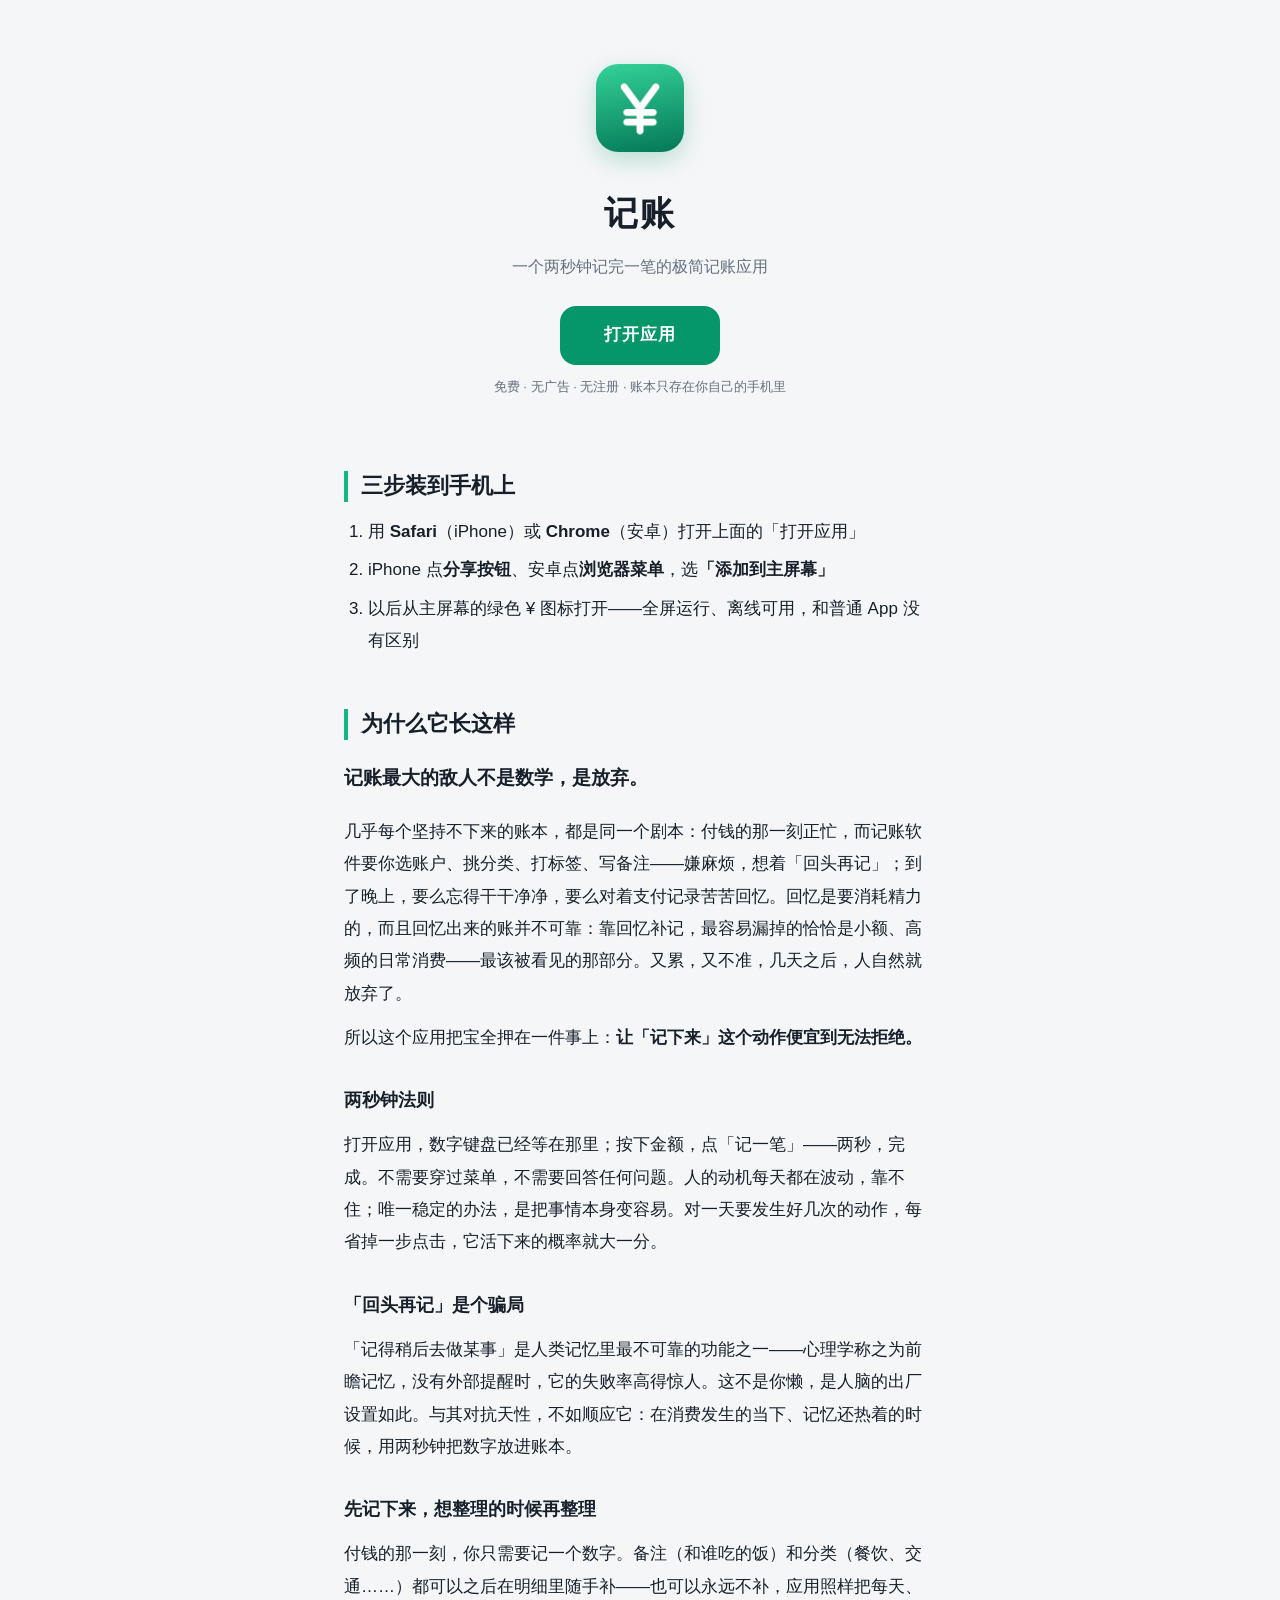
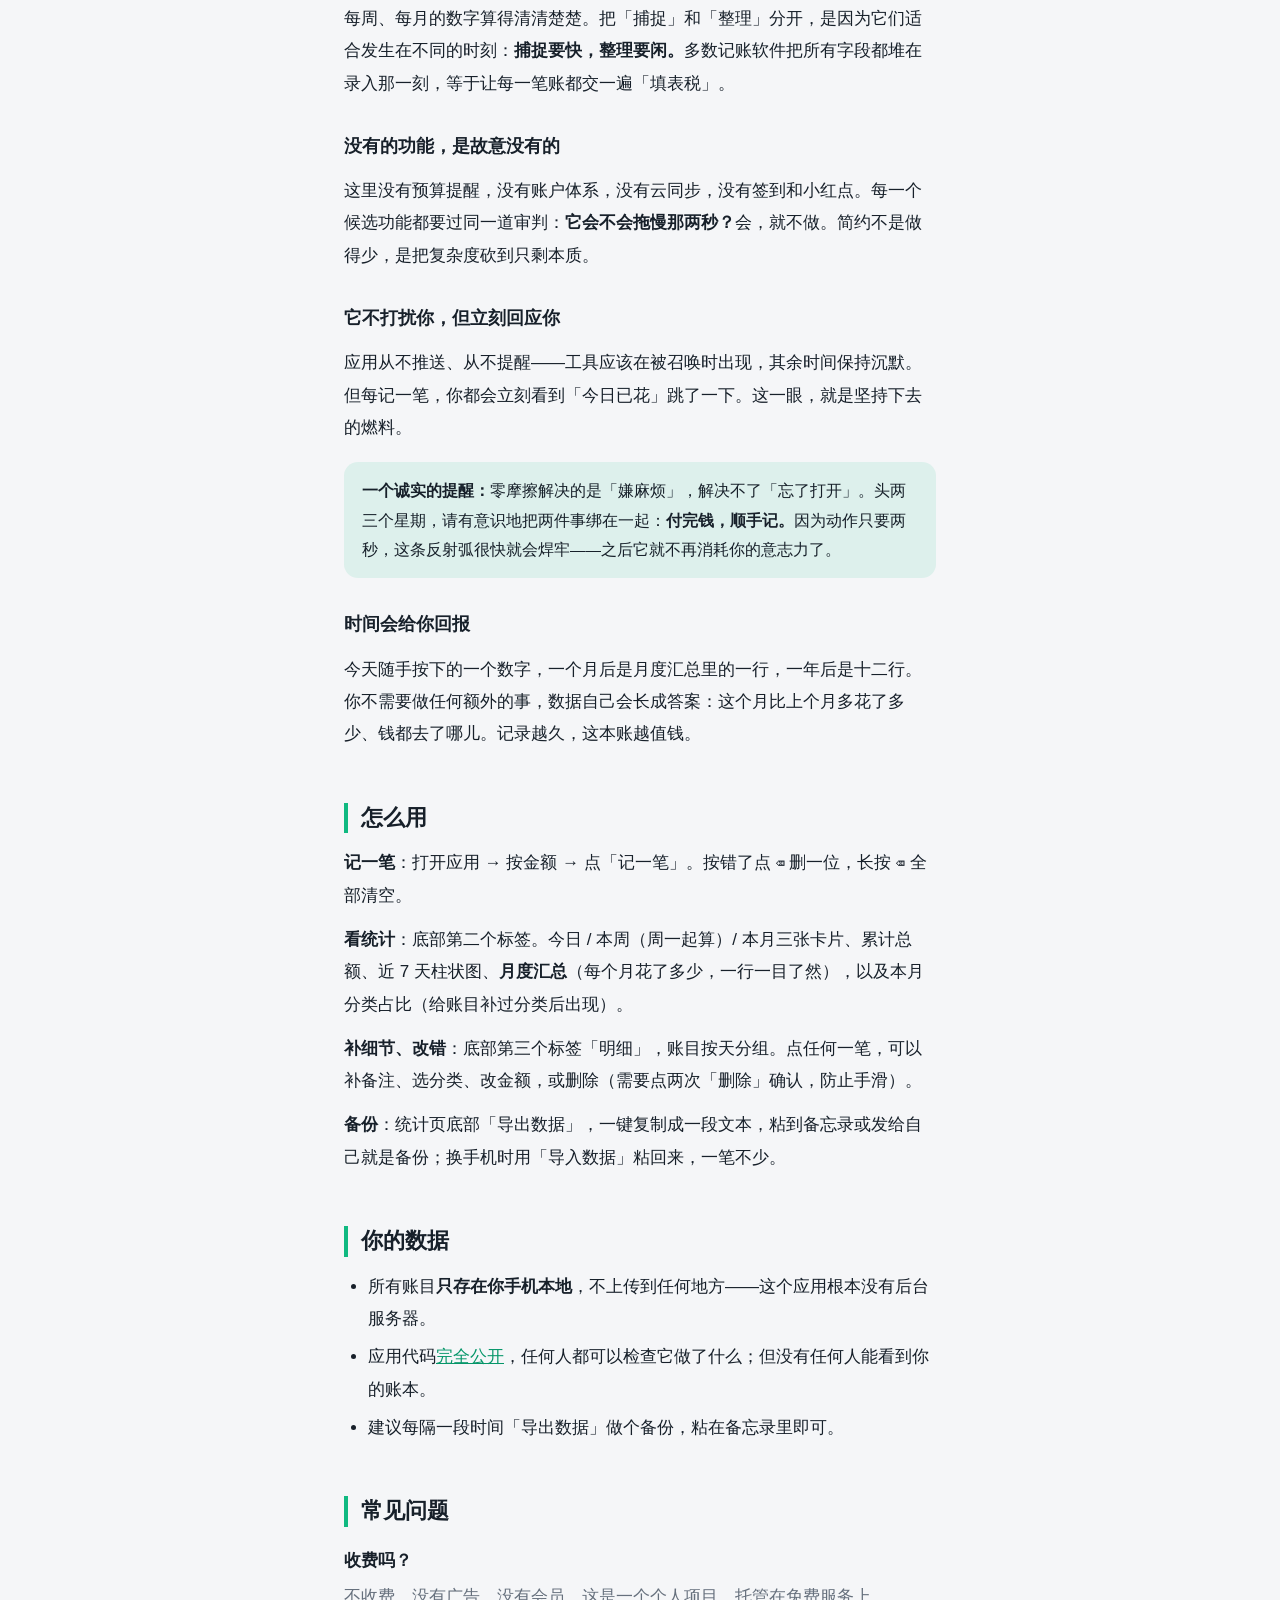
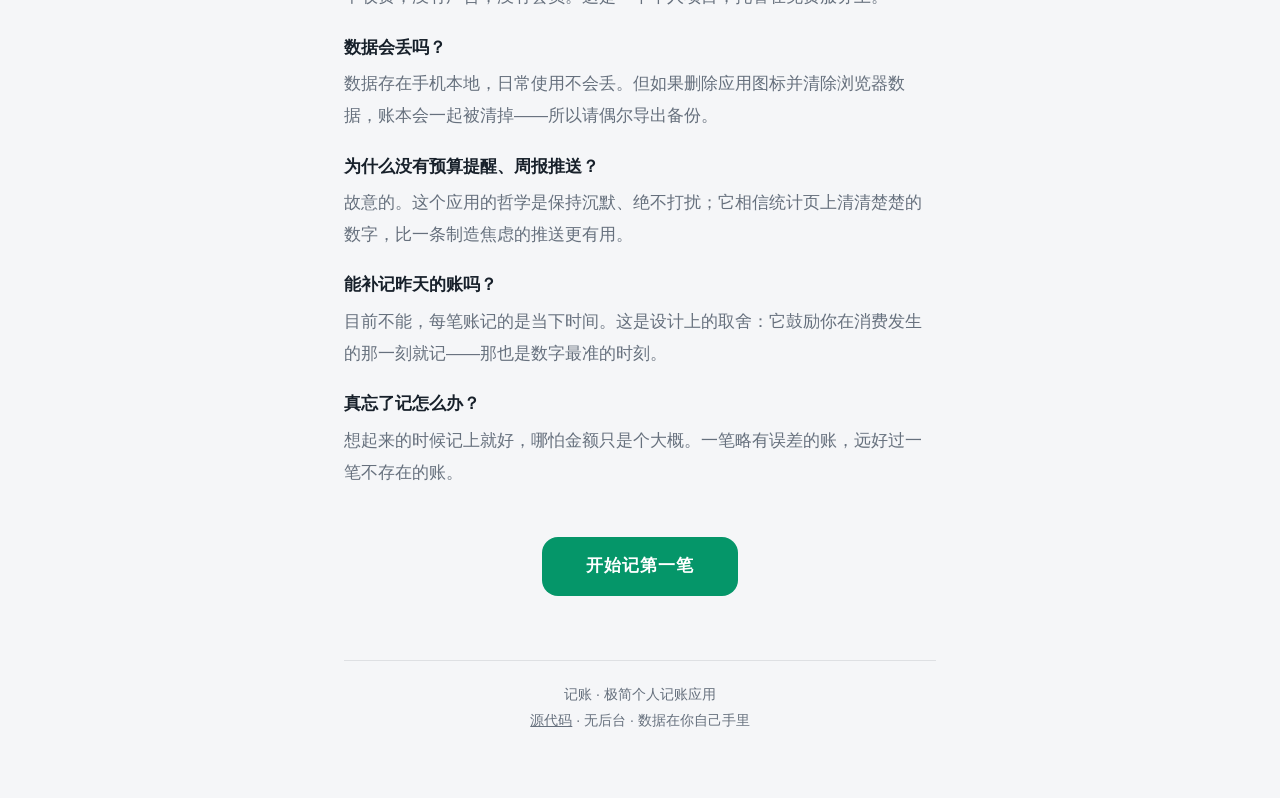
==== about.html @ 20c5b165 "新增说明书：设计哲学 + 使用指南 about.html 作为可分享的说明页（与应用同风格、深浅色自适应）， README 重写为同一内容的仓库版。应用本体零改动。  Co-Authored-By: " ====
<!DOCTYPE html>
<html lang="zh-CN">
<head>
  <meta charset="UTF-8">
  <meta name="viewport" content="width=device-width, initial-scale=1, viewport-fit=cover">
  <title>记账 · 说明书</title>
  <meta name="description" content="一个两秒钟记完一笔的极简记账应用：为什么它长这样，以及怎么用">
  <meta name="theme-color" content="#F5F6F8" media="(prefers-color-scheme: light)">
  <meta name="theme-color" content="#0C1117" media="(prefers-color-scheme: dark)">
  <link rel="icon" type="image/png" href="icons/icon-192.png">
  <style>
    :root {
      --bg: #F5F6F8;
      --card: #FFFFFF;
      --text: #17202A;
      --sub: #66707D;
      --line: rgba(23, 32, 42, 0.10);
      --accent: #10B981;
      --accent-deep: #059669;
      --accent-soft: rgba(16, 185, 129, 0.10);
    }
    @media (prefers-color-scheme: dark) {
      :root {
        --bg: #0C1117;
        --card: #161D26;
        --text: #ECF1F6;
        --sub: #97A1AE;
        --line: rgba(236, 241, 246, 0.10);
        --accent: #34D399;
        --accent-deep: #10B981;
        --accent-soft: rgba(52, 211, 153, 0.12);
      }
    }
    * { box-sizing: border-box; }
    body {
      margin: 0;
      background: var(--bg);
      color: var(--text);
      font-family: -apple-system, BlinkMacSystemFont, "PingFang SC", "Helvetica Neue", sans-serif;
      font-size: 17px;
      line-height: 1.9;
      -webkit-font-smoothing: antialiased;
    }
    .wrap { max-width: 640px; margin: 0 auto; padding: 40px 24px 64px; }
    header { text-align: center; padding: 24px 0 8px; }
    header img { width: 88px; height: 88px; border-radius: 22px; box-shadow: 0 8px 24px rgba(5, 150, 105, 0.25); }
    h1 { font-size: 34px; margin: 18px 0 6px; letter-spacing: 2px; }
    .tagline { color: var(--sub); margin: 0 0 24px; font-size: 16px; }
    .cta {
      display: inline-block;
      background: var(--accent-deep);
      color: #fff;
      text-decoration: none;
      font-weight: 600;
      font-size: 17px;
      padding: 13px 44px;
      border-radius: 16px;
      letter-spacing: 1px;
    }
    .cta:active { filter: brightness(0.92); }
    .cta-hint { font-size: 13px; color: var(--sub); margin-top: 10px; }
    h2 {
      font-size: 22px;
      margin: 52px 0 14px;
      padding-left: 13px;
      border-left: 4px solid var(--accent);
      line-height: 1.4;
    }
    h3 { font-size: 17.5px; margin: 30px 0 6px; }
    p { margin: 12px 0; }
    strong { font-weight: 650; }
    .lead {
      font-size: 19px;
      font-weight: 650;
      margin: 20px 0;
    }
    ol, ul { padding-left: 24px; margin: 12px 0; }
    li { margin: 6px 0; }
    .faq dt { font-weight: 650; margin-top: 18px; }
    .faq dd { margin: 4px 0 0; color: var(--sub); }
    .note {
      background: var(--accent-soft);
      border-radius: 14px;
      padding: 14px 18px;
      margin: 18px 0;
      font-size: 15.5px;
    }
    footer {
      margin-top: 64px;
      padding-top: 20px;
      border-top: 1px solid var(--line);
      color: var(--sub);
      font-size: 14px;
      text-align: center;
    }
    a { color: var(--accent-deep); }
    footer a { color: var(--sub); }
  </style>
</head>
<body>
  <div class="wrap">

    <header>
      <img src="icons/icon-192.png" alt="记账应用图标">
      <h1>记账</h1>
      <p class="tagline">一个两秒钟记完一笔的极简记账应用</p>
      <a class="cta" href="./">打开应用</a>
      <p class="cta-hint">免费 · 无广告 · 无注册 · 账本只存在你自己的手机里</p>
    </header>

    <h2>三步装到手机上</h2>
    <ol>
      <li>用 <strong>Safari</strong>（iPhone）或 <strong>Chrome</strong>（安卓）打开上面的「打开应用」</li>
      <li>iPhone 点<strong>分享按钮</strong>、安卓点<strong>浏览器菜单</strong>，选<strong>「添加到主屏幕」</strong></li>
      <li>以后从主屏幕的绿色 ¥ 图标打开——全屏运行、离线可用，和普通 App 没有区别</li>
    </ol>

    <h2>为什么它长这样</h2>
    <p class="lead">记账最大的敌人不是数学，是放弃。</p>
    <p>几乎每个坚持不下来的账本，都是同一个剧本：付钱的那一刻正忙，而记账软件要你选账户、挑分类、打标签、写备注——嫌麻烦，想着「回头再记」；到了晚上，要么忘得干干净净，要么对着支付记录苦苦回忆。回忆是要消耗精力的，而且回忆出来的账并不可靠：靠回忆补记，最容易漏掉的恰恰是小额、高频的日常消费——最该被看见的那部分。又累，又不准，几天之后，人自然就放弃了。</p>
    <p>所以这个应用把宝全押在一件事上：<strong>让「记下来」这个动作便宜到无法拒绝。</strong></p>

    <h3>两秒钟法则</h3>
    <p>打开应用，数字键盘已经等在那里；按下金额，点「记一笔」——两秒，完成。不需要穿过菜单，不需要回答任何问题。人的动机每天都在波动，靠不住；唯一稳定的办法，是把事情本身变容易。对一天要发生好几次的动作，每省掉一步点击，它活下来的概率就大一分。</p>

    <h3>「回头再记」是个骗局</h3>
    <p>「记得稍后去做某事」是人类记忆里最不可靠的功能之一——心理学称之为前瞻记忆，没有外部提醒时，它的失败率高得惊人。这不是你懒，是人脑的出厂设置如此。与其对抗天性，不如顺应它：在消费发生的当下、记忆还热着的时候，用两秒钟把数字放进账本。</p>

    <h3>先记下来，想整理的时候再整理</h3>
    <p>付钱的那一刻，你只需要记一个数字。备注（和谁吃的饭）和分类（餐饮、交通……）都可以之后在明细里随手补——也可以永远不补，应用照样把每天、每周、每月的数字算得清清楚楚。把「捕捉」和「整理」分开，是因为它们适合发生在不同的时刻：<strong>捕捉要快，整理要闲。</strong>多数记账软件把所有字段都堆在录入那一刻，等于让每一笔账都交一遍「填表税」。</p>

    <h3>没有的功能，是故意没有的</h3>
    <p>这里没有预算提醒，没有账户体系，没有云同步，没有签到和小红点。每一个候选功能都要过同一道审判：<strong>它会不会拖慢那两秒？</strong>会，就不做。简约不是做得少，是把复杂度砍到只剩本质。</p>

    <h3>它不打扰你，但立刻回应你</h3>
    <p>应用从不推送、从不提醒——工具应该在被召唤时出现，其余时间保持沉默。但每记一笔，你都会立刻看到「今日已花」跳了一下。这一眼，就是坚持下去的燃料。</p>

    <div class="note">
      <strong>一个诚实的提醒：</strong>零摩擦解决的是「嫌麻烦」，解决不了「忘了打开」。头两三个星期，请有意识地把两件事绑在一起：<strong>付完钱，顺手记。</strong>因为动作只要两秒，这条反射弧很快就会焊牢——之后它就不再消耗你的意志力了。
    </div>

    <h3>时间会给你回报</h3>
    <p>今天随手按下的一个数字，一个月后是月度汇总里的一行，一年后是十二行。你不需要做任何额外的事，数据自己会长成答案：这个月比上个月多花了多少、钱都去了哪儿。记录越久，这本账越值钱。</p>

    <h2>怎么用</h2>
    <p><strong>记一笔</strong>：打开应用 → 按金额 → 点「记一笔」。按错了点 ⌫ 删一位，长按 ⌫ 全部清空。</p>
    <p><strong>看统计</strong>：底部第二个标签。今日 / 本周（周一起算）/ 本月三张卡片、累计总额、近 7 天柱状图、<strong>月度汇总</strong>（每个月花了多少，一行一目了然），以及本月分类占比（给账目补过分类后出现）。</p>
    <p><strong>补细节、改错</strong>：底部第三个标签「明细」，账目按天分组。点任何一笔，可以补备注、选分类、改金额，或删除（需要点两次「删除」确认，防止手滑）。</p>
    <p><strong>备份</strong>：统计页底部「导出数据」，一键复制成一段文本，粘到备忘录或发给自己就是备份；换手机时用「导入数据」粘回来，一笔不少。</p>

    <h2>你的数据</h2>
    <ul>
      <li>所有账目<strong>只存在你手机本地</strong>，不上传到任何地方——这个应用根本没有后台服务器。</li>
      <li>应用代码<a href="https://github.com/allenliu2046/jizhang" rel="noopener">完全公开</a>，任何人都可以检查它做了什么；但没有任何人能看到你的账本。</li>
      <li>建议每隔一段时间「导出数据」做个备份，粘在备忘录里即可。</li>
    </ul>

    <h2>常见问题</h2>
    <dl class="faq">
      <dt>收费吗？</dt>
      <dd>不收费，没有广告，没有会员。这是一个个人项目，托管在免费服务上。</dd>
      <dt>数据会丢吗？</dt>
      <dd>数据存在手机本地，日常使用不会丢。但如果删除应用图标并清除浏览器数据，账本会一起被清掉——所以请偶尔导出备份。</dd>
      <dt>为什么没有预算提醒、周报推送？</dt>
      <dd>故意的。这个应用的哲学是保持沉默、绝不打扰；它相信统计页上清清楚楚的数字，比一条制造焦虑的推送更有用。</dd>
      <dt>能补记昨天的账吗？</dt>
      <dd>目前不能，每笔账记的是当下时间。这是设计上的取舍：它鼓励你在消费发生的那一刻就记——那也是数字最准的时刻。</dd>
      <dt>真忘了记怎么办？</dt>
      <dd>想起来的时候记上就好，哪怕金额只是个大概。一笔略有误差的账，远好过一笔不存在的账。</dd>
    </dl>

    <p style="text-align:center; margin-top: 48px;">
      <a class="cta" href="./">开始记第一笔</a>
    </p>

    <footer>
      记账 · 极简个人记账应用<br>
      <a href="https://github.com/allenliu2046/jizhang" rel="noopener">源代码</a> · 无后台 · 数据在你自己手里
    </footer>

  </div>
</body>
</html>
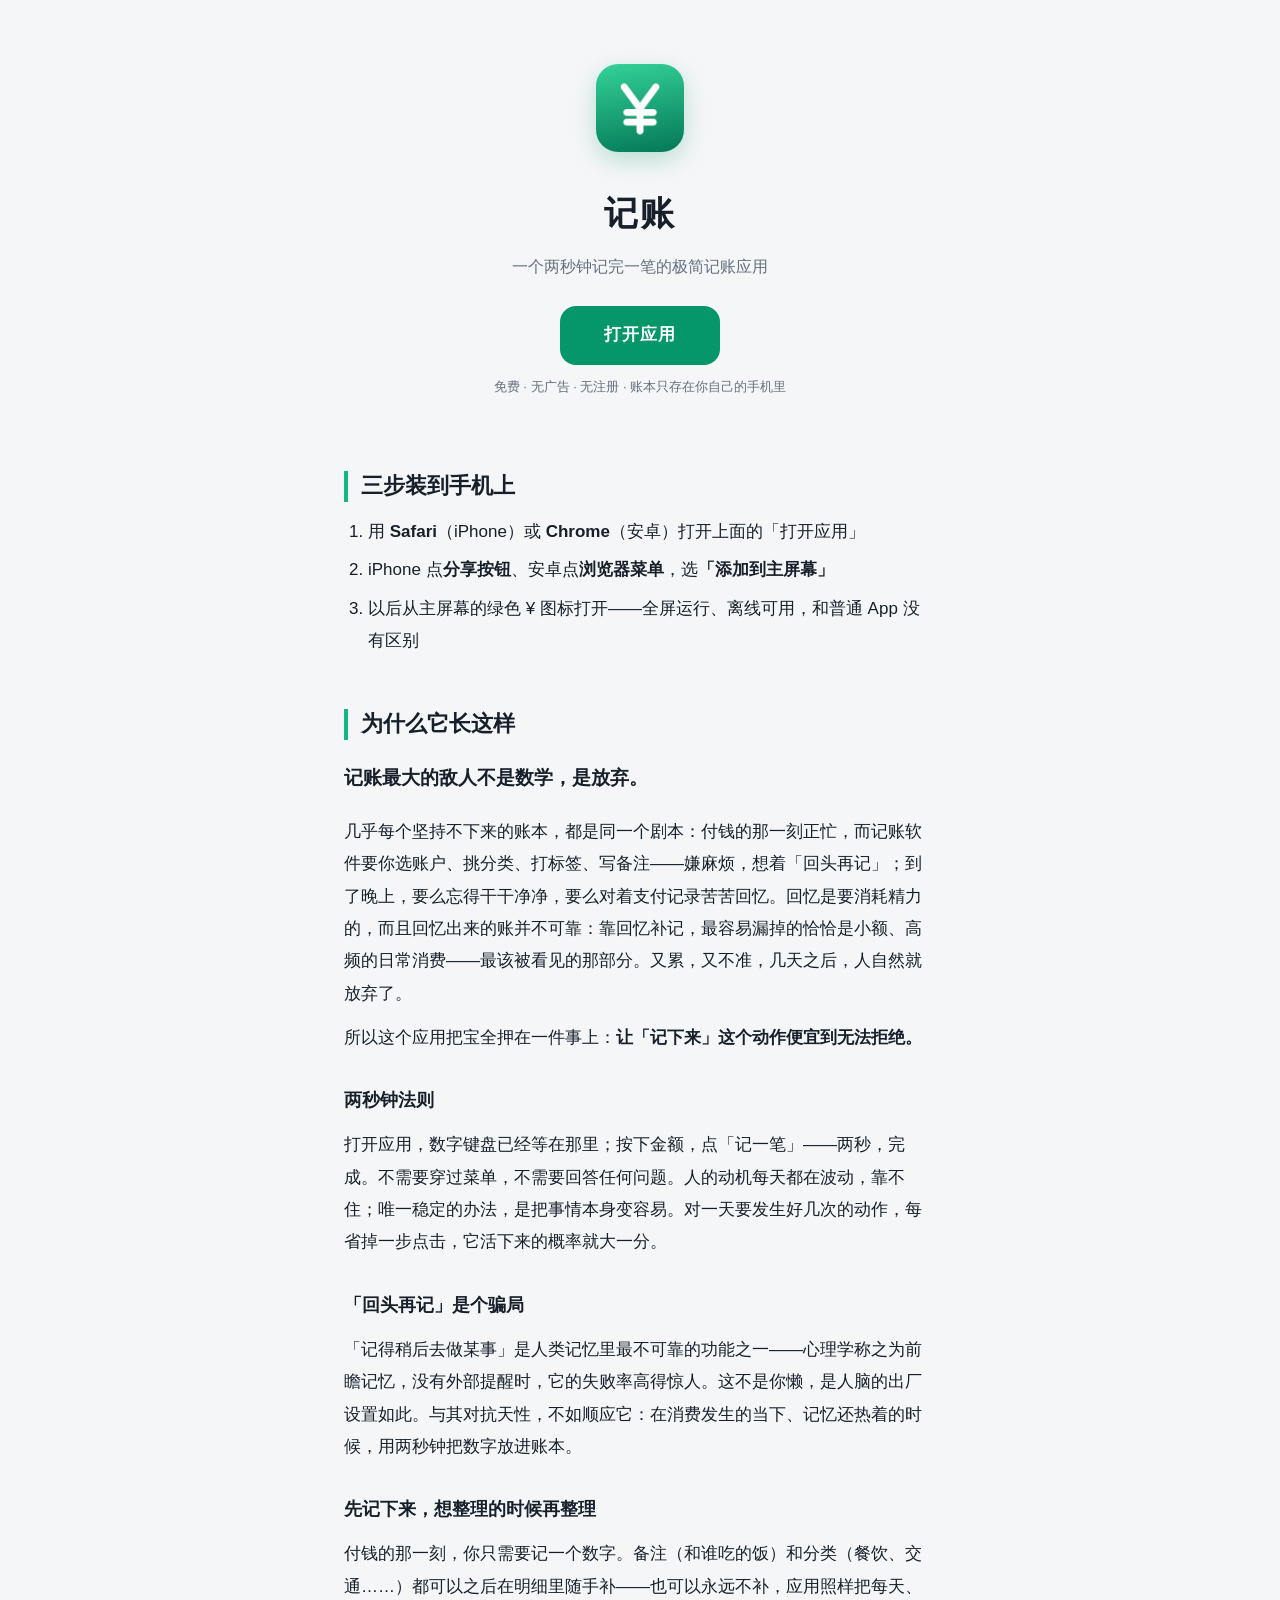
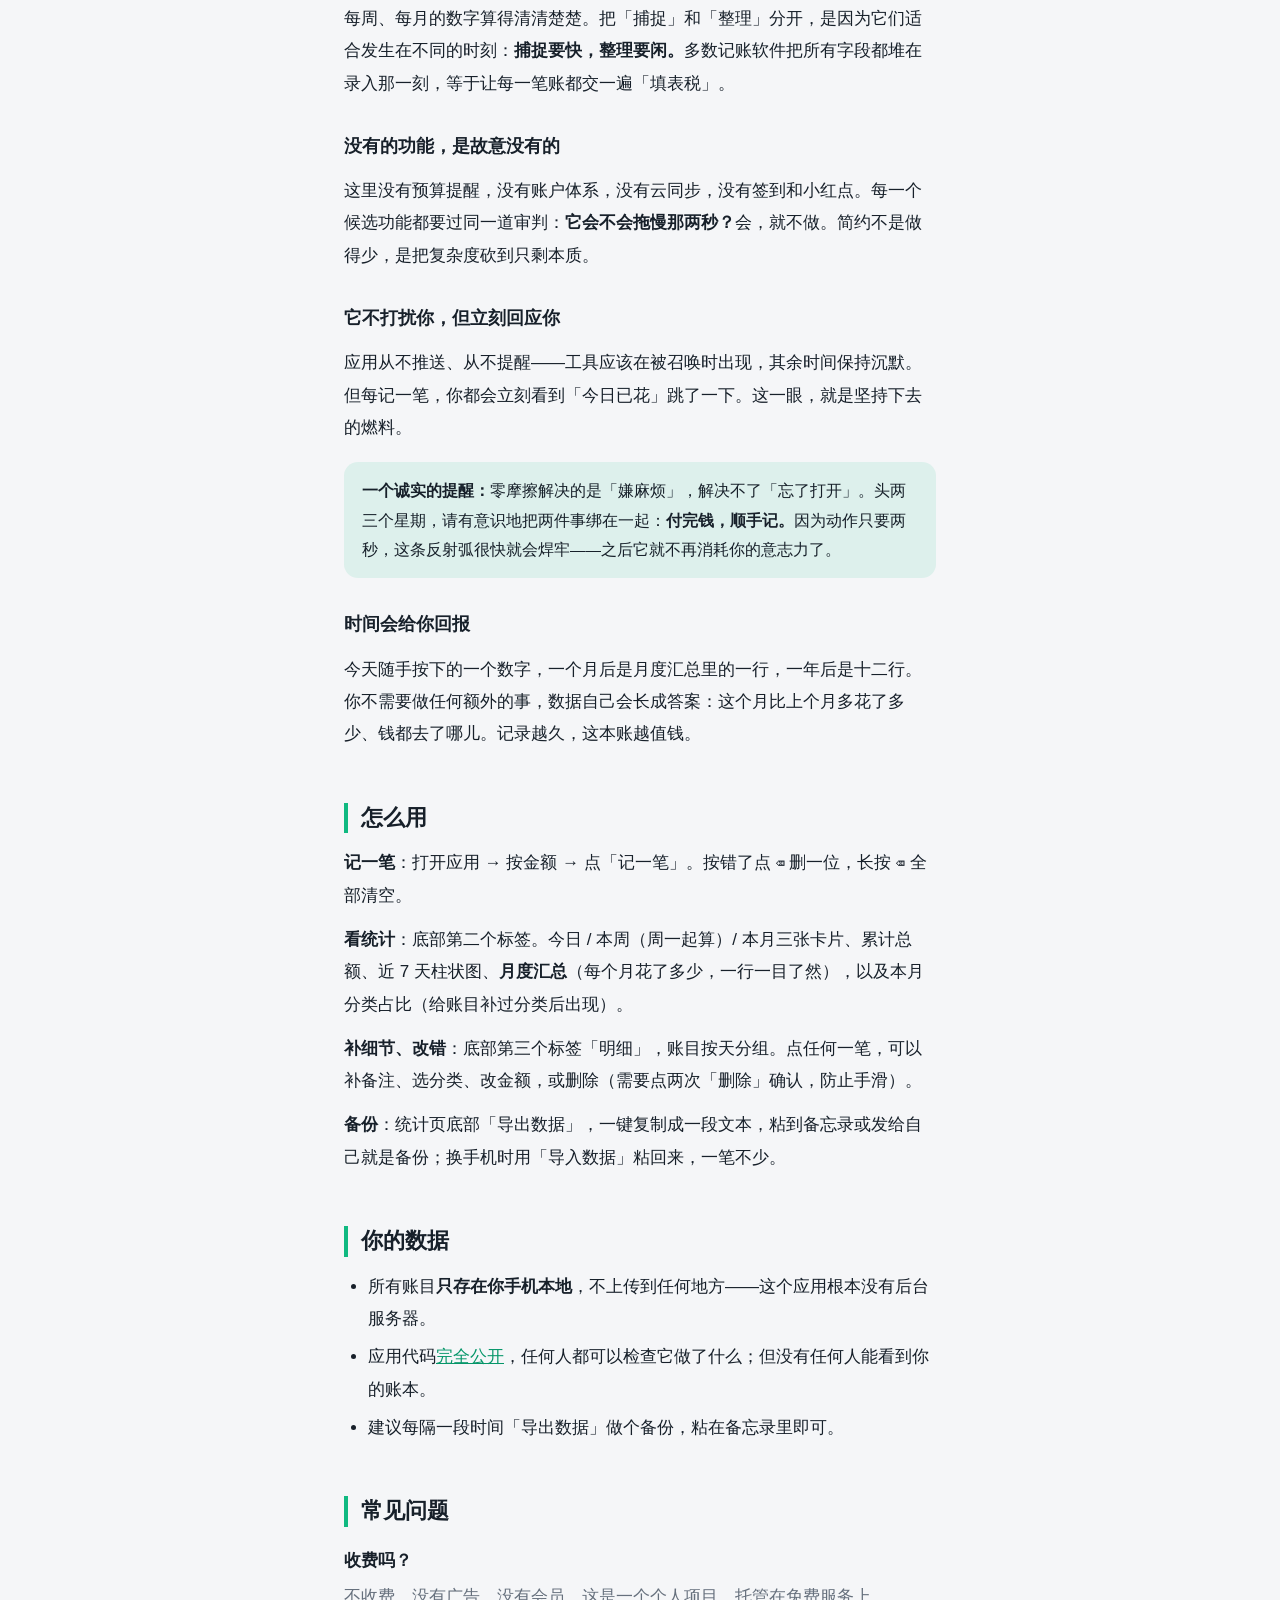
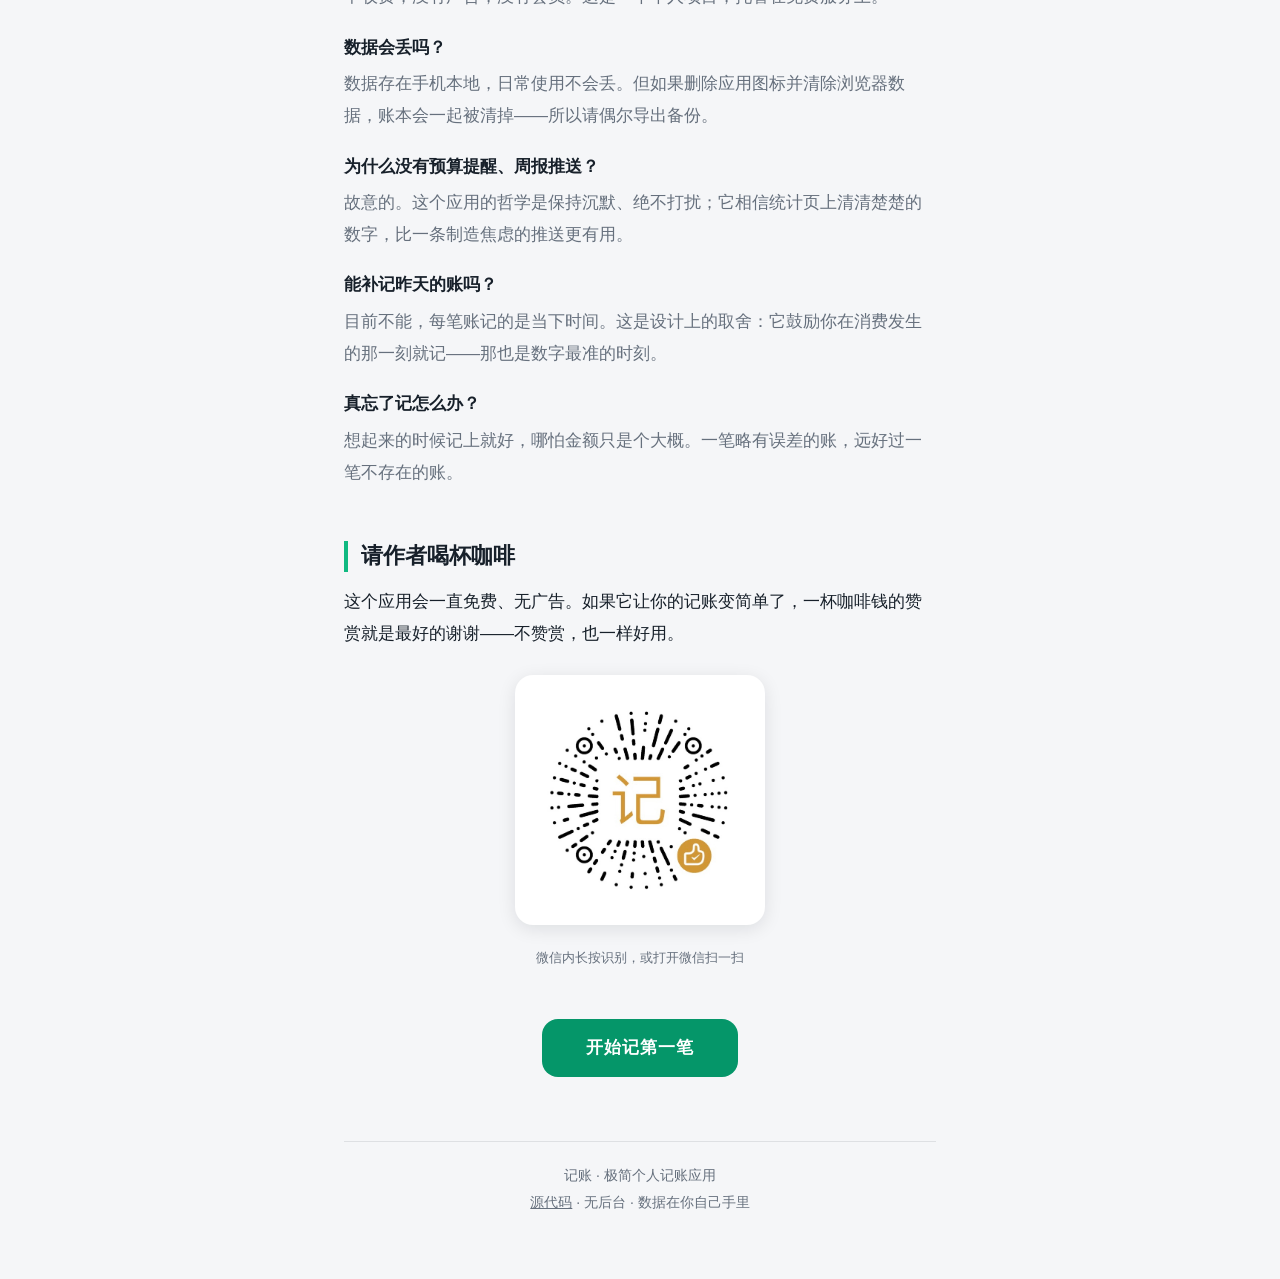
==== commit f9174aa7: "说明书页新增微信赞赏码入口（不进应用本体，不递增缓存） Co-Authored-By: Claude Fable 5 <noreply@anthropic.com>" ====
--- a/about.html
+++ b/about.html
@@ -85,6 +85,15 @@
       margin: 18px 0;
       font-size: 15.5px;
     }
+    .donate { text-align: center; margin: 24px 0 8px; }
+    .donate img {
+      width: 250px;
+      height: 250px;
+      border-radius: 18px;
+      background: #fff;
+      box-shadow: 0 4px 18px rgba(10, 20, 30, 0.10);
+    }
+    .donate-hint { font-size: 13px; color: var(--sub); margin-top: 10px; }
     footer {
       margin-top: 64px;
       padding-top: 20px;
@@ -169,6 +178,13 @@
       <dd>想起来的时候记上就好，哪怕金额只是个大概。一笔略有误差的账，远好过一笔不存在的账。</dd>
     </dl>
 
+    <h2>请作者喝杯咖啡</h2>
+    <p>这个应用会一直免费、无广告。如果它让你的记账变简单了，一杯咖啡钱的赞赏就是最好的谢谢——不赞赏，也一样好用。</p>
+    <div class="donate">
+      <img src="zanshang.jpg" alt="微信赞赏码" loading="lazy">
+      <p class="donate-hint">微信内长按识别，或打开微信扫一扫</p>
+    </div>
+
     <p style="text-align:center; margin-top: 48px;">
       <a class="cta" href="./">开始记第一笔</a>
     </p>
